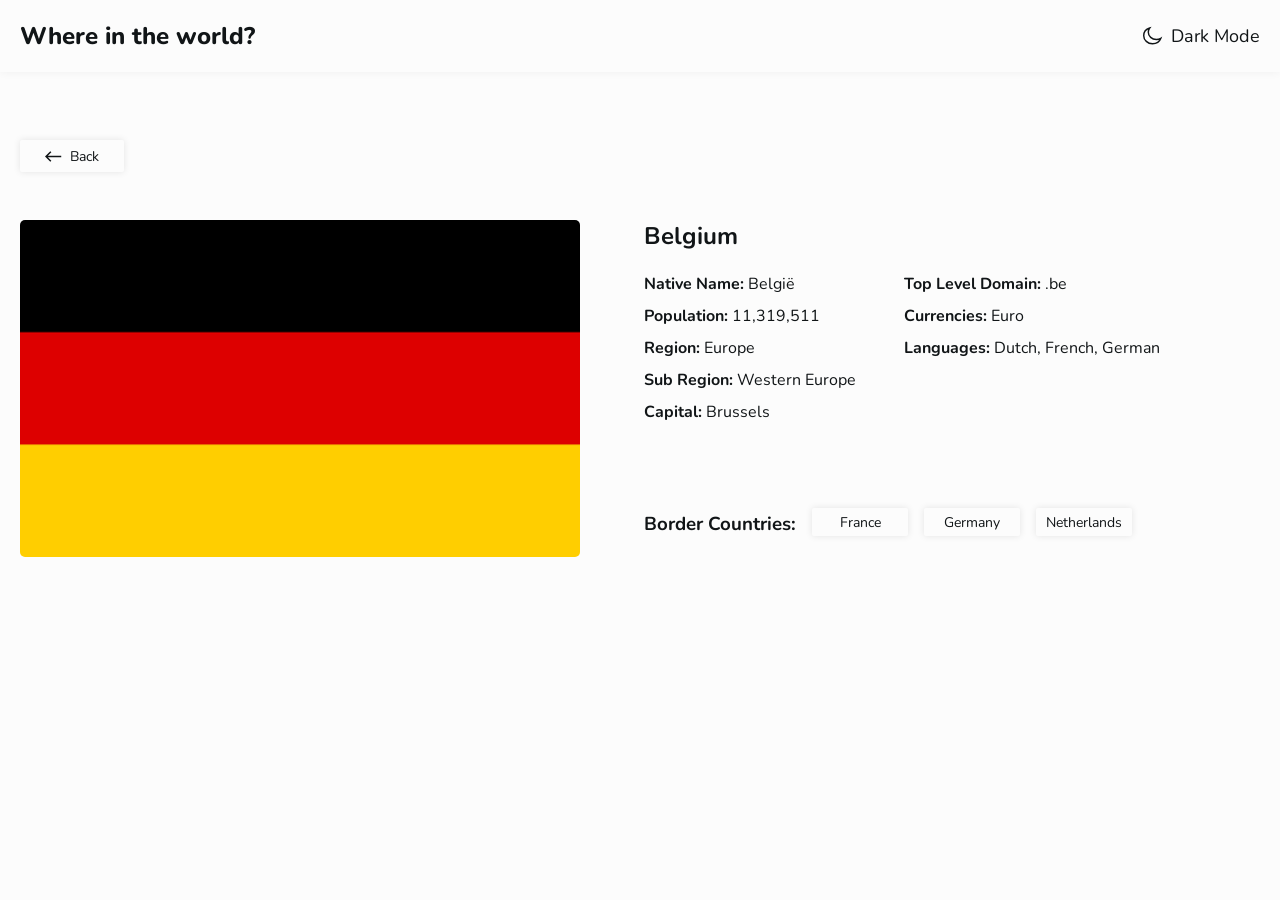
==== details.html @ 1cfd3fd0 "added details html and css" ====
<!doctype html>
<html lang="en">
  <head>
    <meta charset="UTF-8" />
    <meta name="viewport" content="width=device-width, initial-scale=1.0" />
    <title>REST Countries</title>
    <link rel="preconnect" href="https://fonts.googleapis.com" />
    <link rel="preconnect" href="https://fonts.gstatic.com" crossorigin />
    <link
      href="https://fonts.googleapis.com/css2?family=Inter:ital,opsz,wght@0,14..32,100..900;1,14..32,100..900&family=Kumbh+Sans:wght,YOPQ@100..900,300&family=Nunito:ital,wght@0,200..1000;1,200..1000&family=Press+Start+2P&family=Quicksand:wght@300..700&family=Roboto:ital,wdth,wght@0,75..100,200;1,75..100,200&display=swap"
      rel="stylesheet"
    />
    <link rel="stylesheet" href="./css/details.css" />
  </head>
  <body class="">
    <header class="header-container">
      <a class="brand" href="./index.html">Where in the world?</a>
      <div class="theme-toggle">
        <button id="btn" class="toggle-btn">
          <img src="./Assets/Path.svg" alt="icon" class="icon" />
          <p class="theme-p">Dark Mode</p>
        </button>
      </div>
    </header>
    <main class="country-container">
      <div class="layout-container">
        <button id="back-btn" class="back-btn">
          <img src="./Assets/call-made.svg" alt="arrow" />
          <p>Back</p>
        </button>
        <div class="country-info country-container">
          <img class="country-img" src="./Assets/images.png" alt="lag" />
          <div class="country-details">
            <h2>Belgium</h2>
            <div class="country-stats">
              <div class="section-container">
                <div class="main-details">
                  <p><strong>Native Name:</strong> België</p>
                  <p><strong>Population:</strong> 11,319,511</p>
                  <p><strong> Region:</strong> Europe</p>
                  <p><strong>Sub Region:</strong> Western Europe</p>
                  <p><strong>Capital:</strong> Brussels</p>
                </div>
                <div class="more-details">
                  <p><strong>Top Level Domain:</strong> .be</p>
                  <p><strong>Currencies:</strong> Euro</p>
                  <p><strong>Languages:</strong> Dutch, French, German</p>
                </div>
              </div>
              <div class="border-countries">
                <h3>Border Countries:</h3>
                <div class="btn-container">
                  <button class="btn" id="country-btn">France</button>
                  <button class="btn" id="country-btn">Germany</button>
                  <button class="btn" id="country-btn">Netherlands</button>
                </div>
              </div>
            </div>
          </div>
        </div>
      </div>
    </main>
  </body>
  <!-- <script src="./js/app.js"></script> -->
  <!-- <script src="./js/app.js"></script>
  <script src="./js/details.js"></script> -->
</html>
---- css/details.css ----
:root {
  /* colors */
  --elements: hsl(209, 23%, 22%); /*blue 900*/
  --Bg-dark: hsl(207, 26%, 17%); /*blue 950*/
  --text-color: hsl(200, 15%, 8%); /* grey 950 */
  --input-color: hsl(0, 0%, 50%); /* grey 400*/
  --grey-350: hsl(0, 0%, 59%); /*gr350*/
  --grey-300: hsl(0, 0%, 70%); /*gr300*/
  --Bg-light: hsl(0, 0%, 99%); /*grey 250*/
  --White: hsl(0, 100%, 100%); /* white*/

  /* spacing */

  --spacing-100: 8px;
  --spacing-200: 16px;
  --spacing-300: 24px;
  --spacing-400: 32px;
  --spacing-500: 40px;
  --spacing-600: 48px;
  --spacing-700: 56px;
  --spacing-800: 64px;
  --spacing-900: 72px;
  --spacing-1000: 80px;
}
* {
  padding: 0;
  margin: 0;
  box-sizing: border-box;
  font-family: nunito;
}
body {
  font-family: nunito;
  color: var(--text-color);
  background-color: var(--Bg-light);
}

body.theme-dark {
  font-family: nunito;
  background-color: var(--Bg-dark);
  color: var(--White);
  .search-input,
  .filter-dropdown {
    font: inherit;
    background-color: var(--elements);
    color: var(--White);
  }
  a,
  .toggle-btn,
  .back-btn {
    color: var(--White);
  }
  .back-btn > img {
    filter: brightness(100);
  }
}
.header-container {
  display: flex;
  justify-content: space-between;
  align-items: center;
  font-size: 14px;
  padding: 20px;
  box-shadow: 0 0 9px 0 rgba(0, 0, 9, 5.32%);
  a {
    color: var(--text-color);
    font: inherit;
    text-decoration: none;
    font-size: 14px;
    font-weight: 800;
  }
  .toggle-btn {
    display: flex;
    justify-content: center;
    align-items: center;
    border: none;
    font-family: nunito;
    color: var(--text-color);
    font-style: inherit;
    background-color: transparent;
    cursor: pointer;
    gap: var(--spacing-100);
  }
}
.country-container {
  margin: 40px auto;
  max-width: 320px;
  display: flex;
  flex-direction: column;
  gap: var(--spacing-500);
}

button.back-btn,
.btn {
  cursor: pointer;
  background-color: transparent;
  display: flex;
  color: var(--text-color);
  justify-content: center;
  align-items: center;
  gap: 8px;
  width: 104px;
  height: 32px;
  font-size: 14px;
  border-radius: 2px;
  border: none;
  box-shadow: 0 0 7px 0 #0000001a;
}
.country-info {
  display: flex;
  flex-direction: column;
  gap: var(--spacing-400);
}
.country-img {
  width: 320px;
  border-radius: 5px;
}
.country-details {
  line-height: 32px;
  display: flex;
  flex-direction: column;
  gap: var(--spacing-200);
}
.country-stats {
  display: flex;
  flex-direction: column;
  gap: var(--spacing-300);
}
.border-countries {
  display: flex;
  flex-direction: column;
  gap: var(--spacing-200);
}
.btn-container {
  display: flex;
  gap: 16px;
  .btn {
    width: 96px;
    height: 28px;
  }
}

/* ==========================================
   2. Small Devices / Tablets (min-width: 576px / 768px)
   ========================================== */
@media (min-width: 768px) {
  .country-img {
    width: 100%;
    max-width: 560px;
    border-radius: 5px;
  }
  .section-container {
    display: flex;
    flex-direction: row;
    gap: var(--spacing-600);
  }
  .back-btn {
    position: relative;
    top: 20px;
    left: 20px;
    margin-top: clamp(1rem, 4vw, 3rem);
    margin-bottom: clamp(1rem, 4vw, 3rem);
  }
  .country-container {
    margin: 0 auto;
    max-width: 1000px;
    padding: 20px;
  }
  .border-countries {
    display: flex;
    flex-direction: row;
    gap: var(--spacing-200);
  }
  .layout-container {
    position: absolute;
  }
}

/* ==========================================
   3. Large Devices / Desktops (min-width: 992px / 1200px)
   ========================================== */
@media (min-width: 1024px) {
  .header-container a {
    font-size: 24px;
    .toggle-btn {
      font-size: 18px;
    }
  }
  .header-container .toggle-btn {
    font-size: 18px;
  }
  .toggle-btn img {
    width: 20px;
    height: 20px;
  }
  .country-container {
    max-width: 1300px;
    margin: 0 auto;
    padding: 10px;
  }
  .country-info {
    display: flex;
    flex-direction: row;
    gap: var(--spacing-800);
  }
  .border-countries {
    margin-top: var(--spacing-700);
  }
  .back-btn {
    top: 10px;
    left: 10px;
  }
}
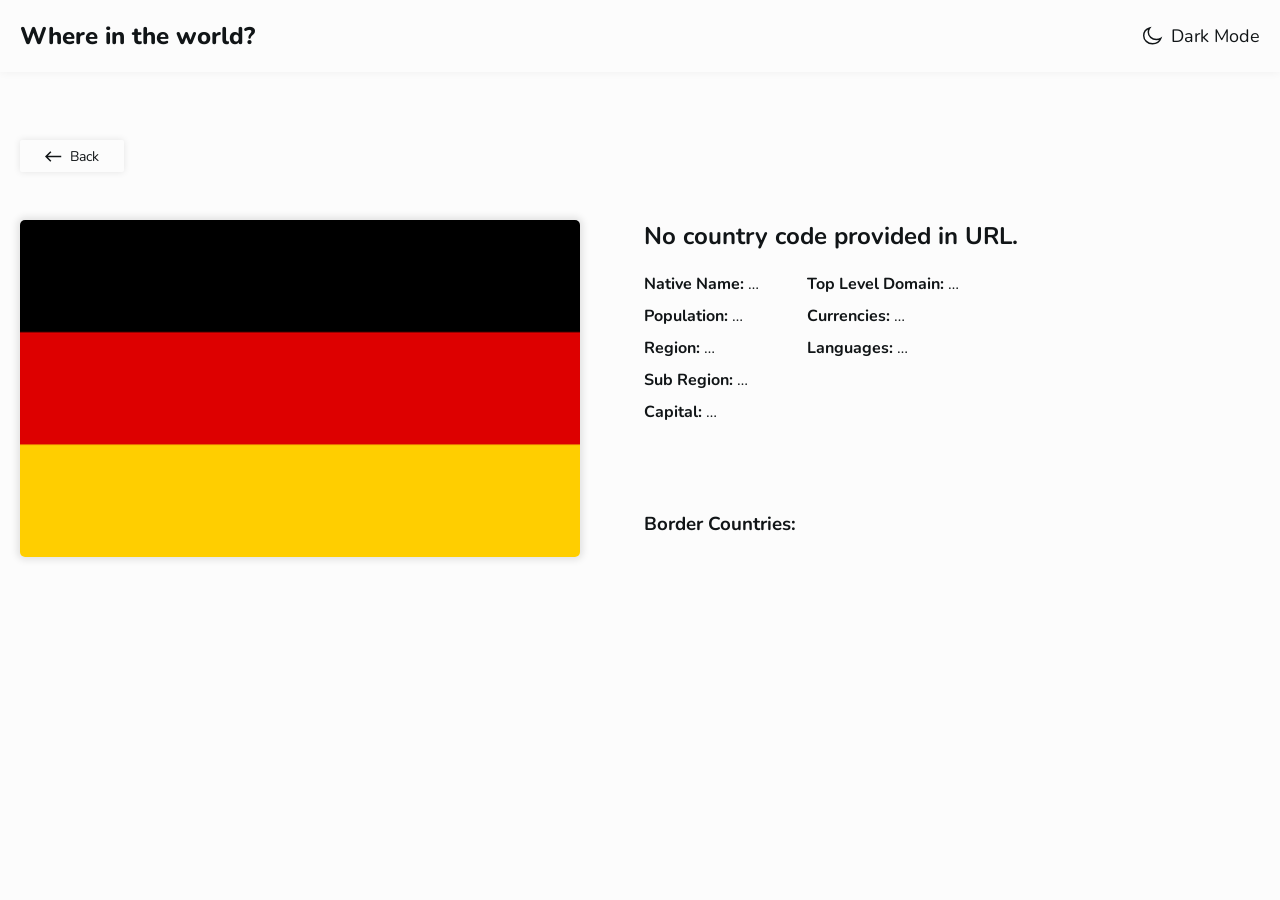
==== commit d61fc469: "fix: correct API field names and details page bugs - Fix 'Country not found' error: countries.dev us" ====
--- a/details.html
+++ b/details.html
@@ -3,7 +3,7 @@
   <head>
     <meta charset="UTF-8" />
     <meta name="viewport" content="width=device-width, initial-scale=1.0" />
-    <title>REST Countries</title>
+    <title>REST Countries - Detail</title>
     <link rel="preconnect" href="https://fonts.googleapis.com" />
     <link rel="preconnect" href="https://fonts.gstatic.com" crossorigin />
     <link
@@ -12,13 +12,18 @@
     />
     <link rel="stylesheet" href="./css/details.css" />
   </head>
+  <!--
+    FIX: The body's class is set by details.js on load from localStorage.
+    We leave the class empty here; JS will add "theme-dark" if needed.
+  -->
   <body class="">
     <header class="header-container">
+      <!-- FIX: Brand link goes back to index.html, not details.html -->
       <a class="brand" href="./index.html">Where in the world?</a>
       <div class="theme-toggle">
         <button id="btn" class="toggle-btn">
-          <img src="./Assets/Path.svg" alt="icon" class="icon" />
-          <p class="theme-p">Dark Mode</p>
+          <img src="./Assets/Path.svg" alt="icon" class="icon" id="theme-icon" />
+          <p class="theme-p" id="theme-text">Dark Mode</p>
         </button>
       </div>
     </header>
@@ -29,30 +34,76 @@
           <p>Back</p>
         </button>
         <div class="country-info country-container">
-          <img class="country-img" src="./Assets/images.png" alt="lag" />
+          <!--
+            FIX: Added id="detail-flag" so that details.js can find this element.
+            Previously the HTML only had a class, but getElementById("detail-flag") needs an ID.
+          -->
+          <img
+            id="detail-flag"
+            class="country-img detail-flag"
+            src="./Assets/images.png"
+            alt="flag"
+          />
           <div class="country-details">
-            <h2>Belgium</h2>
+            <!-- FIX: Added id="detail-name" -->
+            <h2 id="detail-name" class="detail-name">Loading...</h2>
             <div class="country-stats">
               <div class="section-container">
                 <div class="main-details">
-                  <p><strong>Native Name:</strong> België</p>
-                  <p><strong>Population:</strong> 11,319,511</p>
-                  <p><strong> Region:</strong> Europe</p>
-                  <p><strong>Sub Region:</strong> Western Europe</p>
-                  <p><strong>Capital:</strong> Brussels</p>
+                  <p>
+                    <strong>Native Name:</strong>
+                    <!-- FIX: Added id="detail-native-name" -->
+                    <span id="detail-native-name">…</span>
+                  </p>
+                  <p>
+                    <strong>Population:</strong>
+                    <!-- FIX: Added id="detail-population" -->
+                    <span id="detail-population">…</span>
+                  </p>
+                  <p>
+                    <strong>Region:</strong>
+                    <!-- FIX: Added id="detail-region" -->
+                    <span id="detail-region">…</span>
+                  </p>
+                  <p>
+                    <strong>Sub Region:</strong>
+                    <!-- FIX: Added id="detail-sub-region" -->
+                    <span id="detail-sub-region">…</span>
+                  </p>
+                  <p>
+                    <strong>Capital:</strong>
+                    <!-- FIX: Added id="detail-capital" -->
+                    <span id="detail-capital">…</span>
+                  </p>
                 </div>
                 <div class="more-details">
-                  <p><strong>Top Level Domain:</strong> .be</p>
-                  <p><strong>Currencies:</strong> Euro</p>
-                  <p><strong>Languages:</strong> Dutch, French, German</p>
+                  <p>
+                    <strong>Top Level Domain:</strong>
+                    <!-- FIX: Added id="detail-tld" -->
+                    <span id="detail-tld">…</span>
+                  </p>
+                  <p>
+                    <strong>Currencies:</strong>
+                    <!-- FIX: Added id="detail-currencies" -->
+                    <span id="detail-currencies">…</span>
+                  </p>
+                  <p>
+                    <strong>Languages:</strong>
+                    <!-- FIX: Added id="detail-languages" -->
+                    <span id="detail-languages">…</span>
+                  </p>
                 </div>
               </div>
               <div class="border-countries">
                 <h3>Border Countries:</h3>
-                <div class="btn-container">
-                  <button class="btn" id="country-btn">France</button>
-                  <button class="btn" id="country-btn">Germany</button>
-                  <button class="btn" id="country-btn">Netherlands</button>
+                <!--
+                  FIX: Added id="btn-container" so details.js can find and populate this.
+                  Removed the hardcoded static buttons (France, Germany, Netherlands)
+                  because details.js dynamically renders them from the API.
+                  FIX: Removed duplicate id="country-btn" on each button — IDs must be unique.
+                -->
+                <div class="btn-container" id="btn-container">
+                  <!-- Border country buttons are injected here by details.js -->
                 </div>
               </div>
             </div>
@@ -61,7 +112,5 @@
       </div>
     </main>
   </body>
-  <!-- <script src="./js/app.js"></script> -->
-  <!-- <script src="./js/app.js"></script>
-  <script src="./js/details.js"></script> -->
+  <script src="./js/details.js"></script>
 </html>
--- a/css/details.css
+++ b/css/details.css
@@ -46,7 +46,8 @@
   }
   a,
   .toggle-btn,
-  .back-btn {
+  .back-btn,
+  .btn {
     color: var(--White);
   }
   .back-btn > img {
@@ -112,6 +113,7 @@
 .country-img {
   width: 320px;
   border-radius: 5px;
+  box-shadow: 0 0 7px 3px #0000001a;
 }
 .country-details {
   line-height: 32px;
